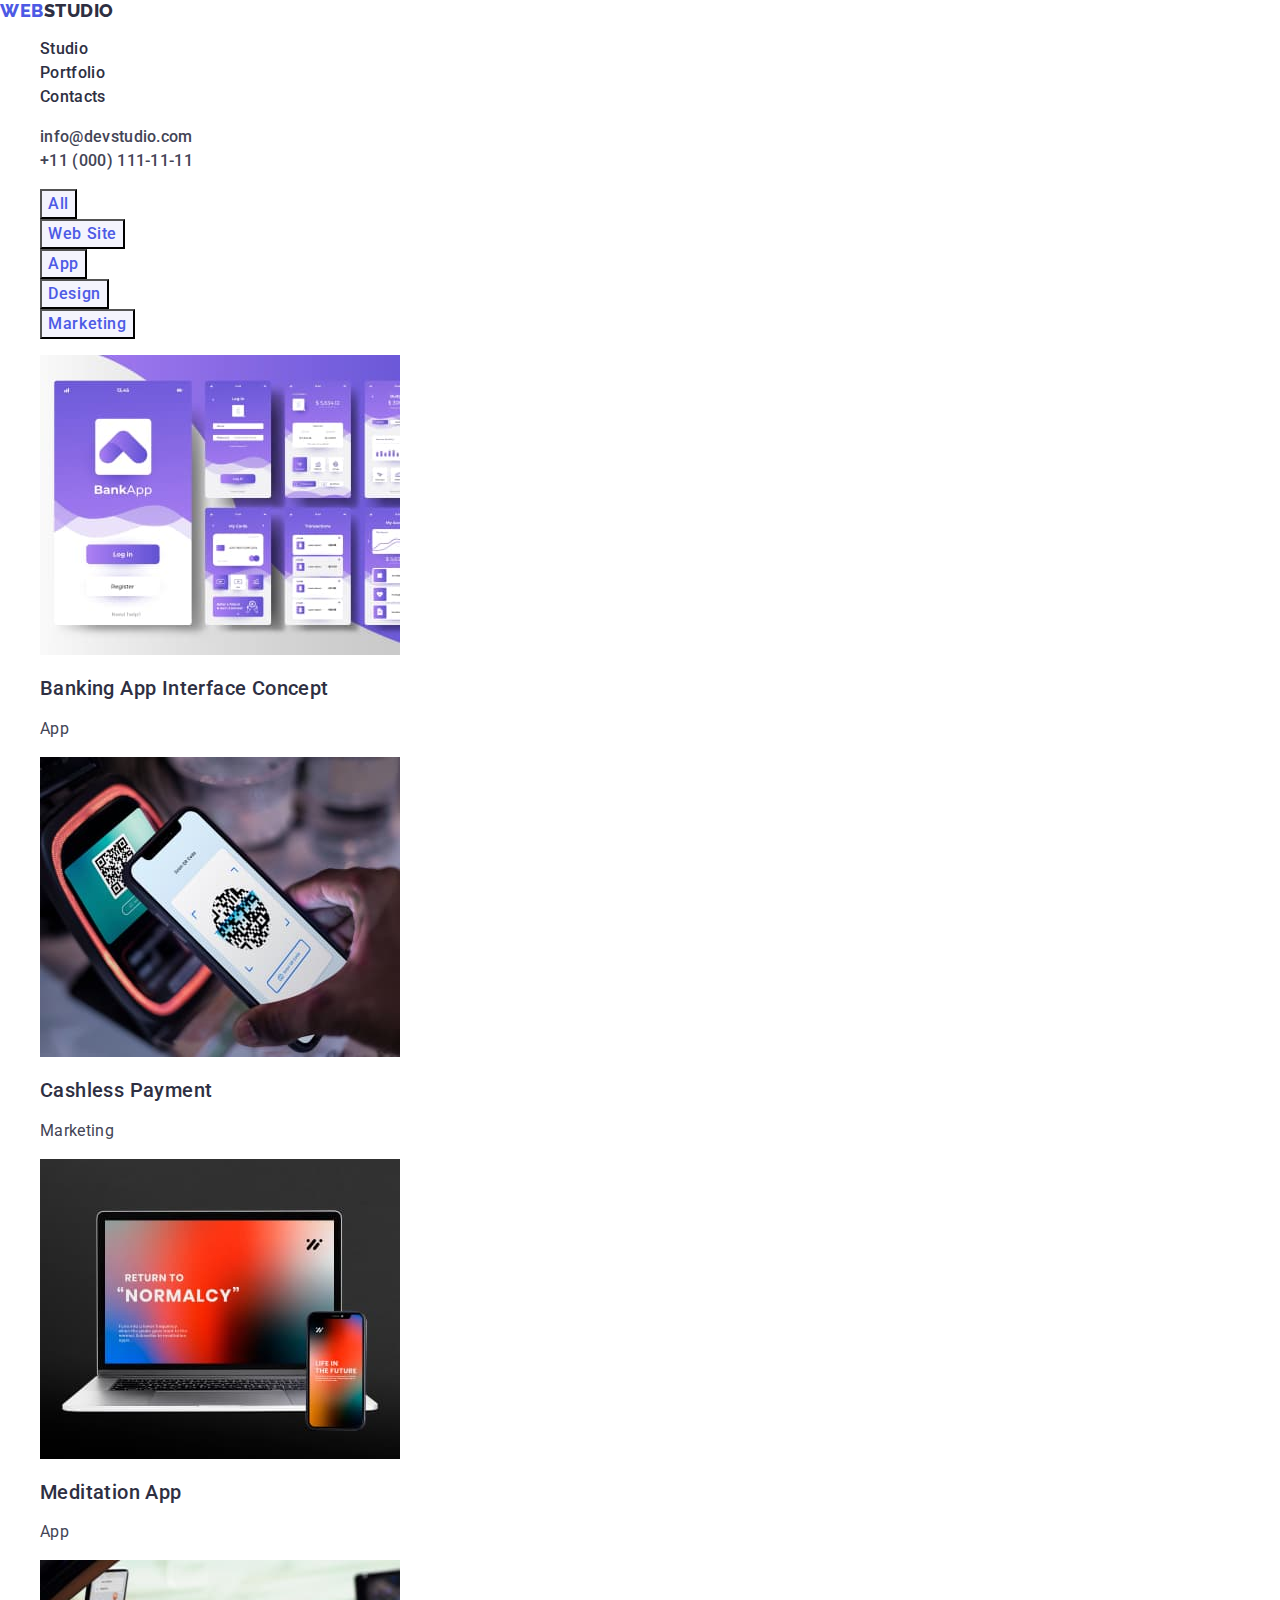
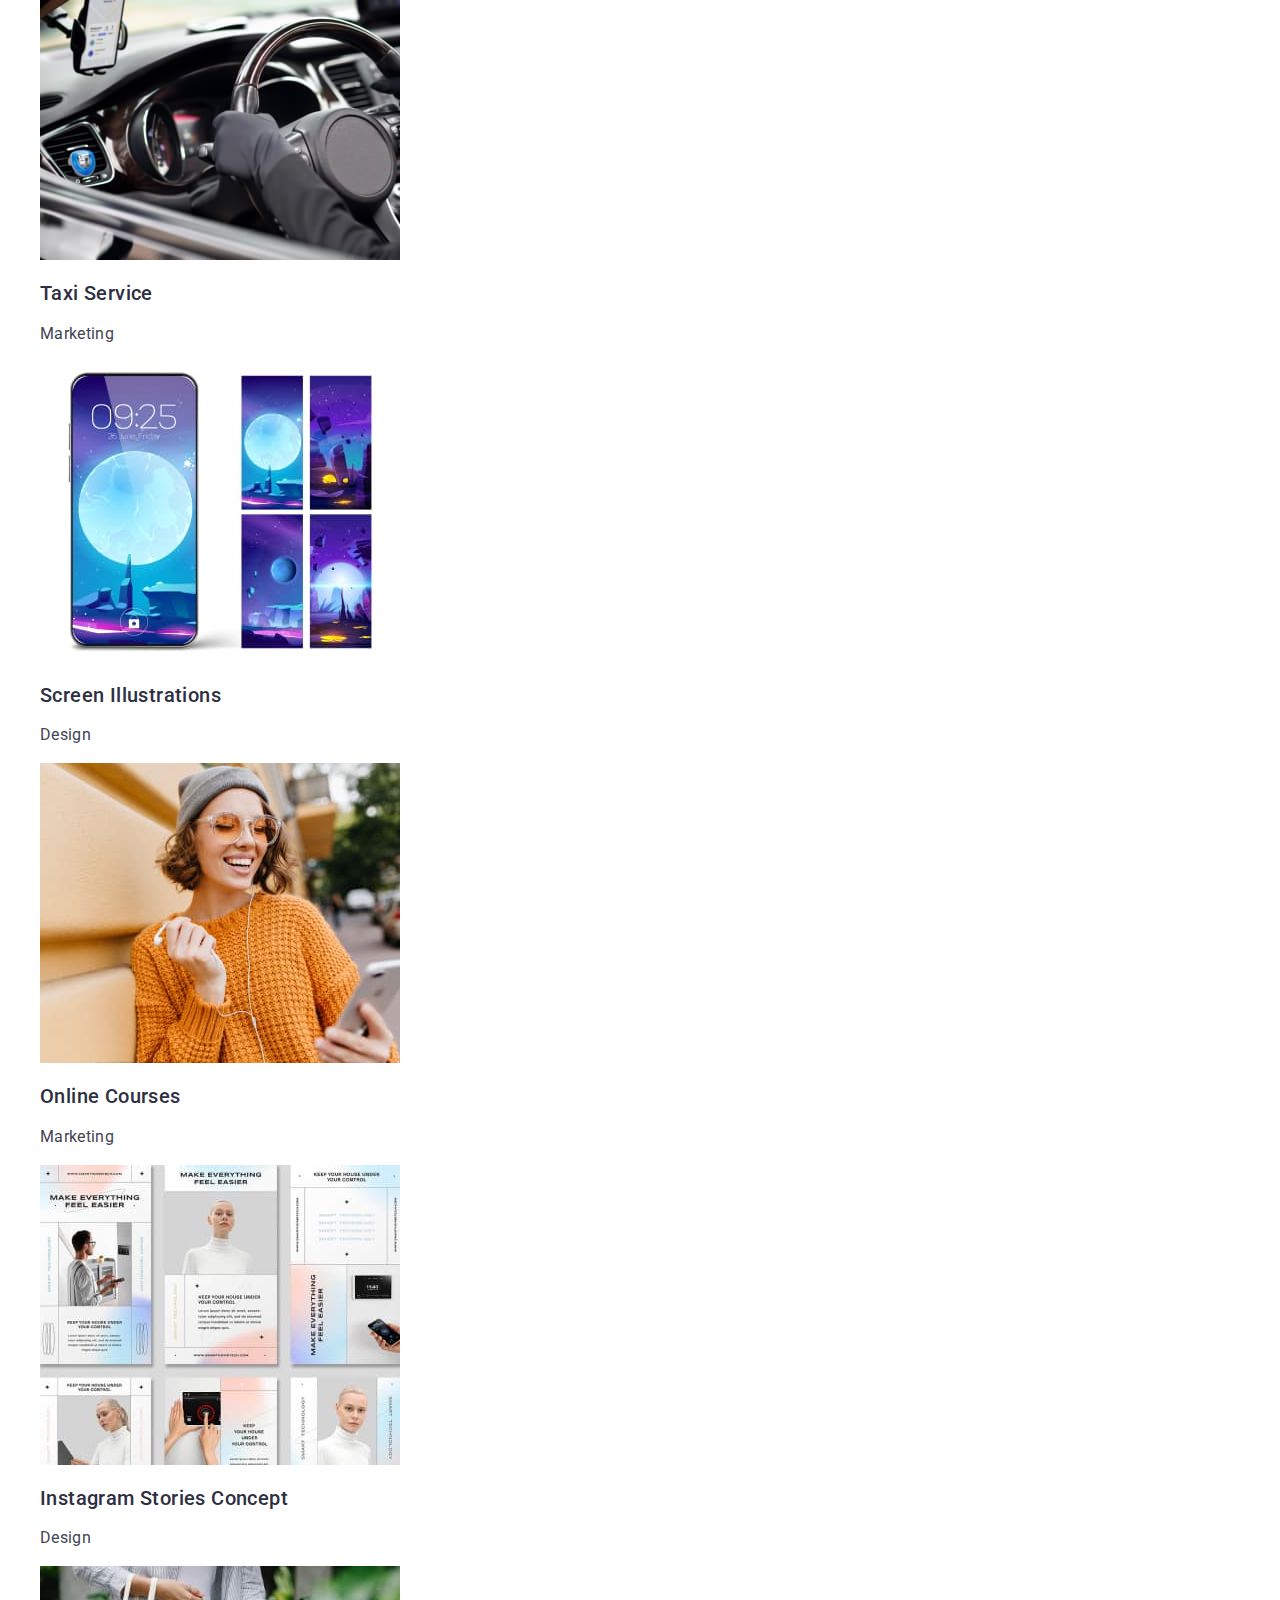
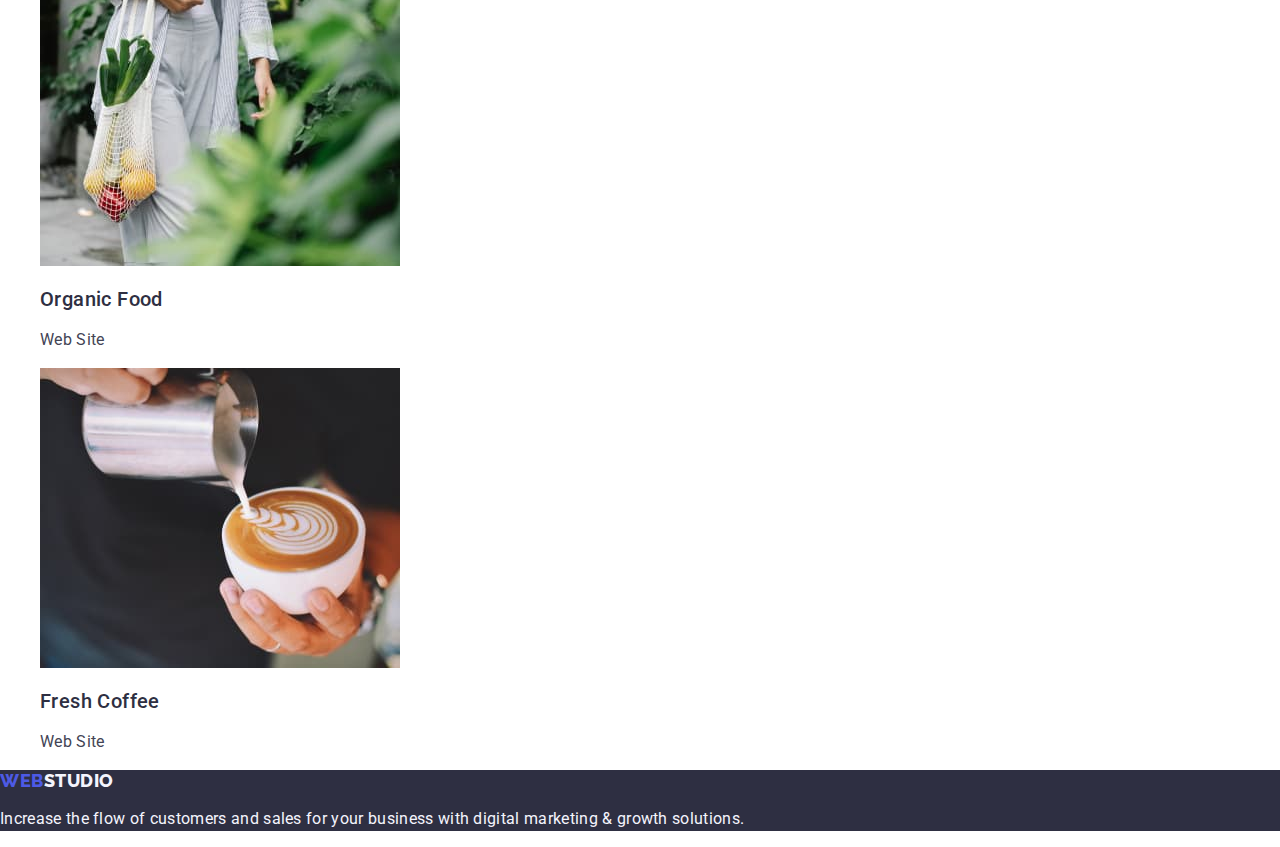
==== portfolio.html @ 285334e8 "Initial commit" ====
<!DOCTYPE html>
<html lang="en">

<head>
    <meta charset="UTF-8" />
    <meta http-equiv="X-UA-Compatible" content="IE=edge" />
    <meta name="viewport" content="width=device-width, initial-scale=1.0" />
    <title>Document</title>

    <!--Fonts-->
    <link rel="preconnect" href="https://fonts.googleapis.com">
    <link rel="preconnect" href="https://fonts.gstatic.com" crossorigin>
    <link
        href="https://fonts.googleapis.com/css2?family=Raleway:wght@800&family=Roboto:wght@400;500;700;900&display=swap"
        rel="stylesheet">

    <!--Normalize-->
    <link rel="stylesheet" href="https://cdn.jsdelivr.net/npm/modern-normalize@1.1.0/modern-normalize.min.css">
    <!--Custom styles-->
    <link rel="stylesheet" href="./css/styles.css">

</head>

<body>
    <!--Header section-->
    <header>
        <nav class="header-nav">
            <a class="header-logo link" href="./index.html">Web<span class="header-logo-accent">Studio</span></a>
            <ul class="list">
                <li class="nav-list-item"><a class="link header-nav-link" href="./index.html">Studio</a></li>
                <li class="nav-list-item"><a class="link header-nav-link" href="./portfolio.html">Portfolio</a></li>
                <li class="nav-list-item"><a class="link header-nav-link" href="">Contacts</a></li>
            </ul>
        </nav>
        <address class="address">
            <ul class="list">
                <li class="addres-list-item"><a class="link" href="mailto:info@devstudio.com">info@devstudio.com</a>
                </li>
                <li class="addres-list-item"><a class="link" href="tel:+110001111111">+11 (000)
                        111-11-11</a></li>
            </ul>
        </address>
    </header>
    <!--Main section-->
    <main>
        <section>
            <h1 hidden>Portfolio</h1>
            <ul class="list">
                <li class="btn-pf-item">
                    <button class="btn-pf" type="button">All</button>
                </li>
                <li class="btn-pf-item">
                    <button class="btn-pf" type="button">Web Site</button>
                </li>
                <li class="btn-pf-item">
                    <button class="btn-pf" type="button">App</button>
                </li>
                <li class="btn-pf-item">
                    <button class="btn-pf" type="button">Design</button>
                </li>
                <li class="btn-pf-item">
                    <button class="btn-pf" type="button">Marketing</button>
                </li>
            </ul>

            <ul class="list">
                <li>
                    <a class="link" href="">
                        <img src="./images/img-pf11.jpg" alt="BankApp" width="360" height="300">
                        <h2 class="card-title">Banking App Interface Concept</h2>
                        <p class="card-text">App</p>
                    </a>
                </li>
                <li>
                    <a class="link" href="">
                        <img src="./images/img-pf12.jpg" alt="Cashless Payment" width="360" height="300">
                        <h2 class="card-title">Cashless Payment</h2>
                        <p class="card-text">Marketing</p>
                    </a>
                </li>
                <li>
                    <a class="link" href="">
                        <img src="./images/img-pf13.jpg" alt="Meditation App" width="360" height="300">
                        <h2 class="card-title">Meditation App</h2>
                        <p class="card-text">App</p>
                    </a>
                </li>
                <li>
                    <a class="link" href="">
                        <img src="./images/img-pf21.jpg" alt="Taxi Service" width="360" height="300">
                        <h2 class="card-title">Taxi Service</h2>
                        <p class="card-text">Marketing</p>
                    </a>
                </li>
                <li>
                    <a class="link" href="">
                        <img src="./images/img-pf22.jpg" alt="Screen Illustrations" width="360" height="300">
                        <h2 class="card-title">Screen Illustrations</h2>
                        <p class="card-text">Design</p>
                    </a>
                </li>
                <li>
                    <a class="link" href="">
                        <img src="./images/img-pf23.jpg" alt="Online Courses" width="360" height="300">
                        <h2 class="card-title">Online Courses</h2>
                        <p class="card-text">Marketing</p>
                    </a>
                </li>
                <li>
                    <a class="link" href="">
                        <img src="./images/img-pf31.jpg" alt="Instagram Stories Concept" width="360" height="300">
                        <h2 class="card-title">Instagram Stories Concept</h2>
                        <p class="card-text">Design</p>
                    </a>
                </li>
                <li>
                    <a class="link" href="">
                        <img src="./images/img-pf32.jpg" alt="Organic Food" width="360" height="300">
                        <h2 class="card-title">Organic Food</h2>
                        <p class="card-text">Web Site</p>
                    </a>
                </li>
                <li>
                    <a class="link" href="">
                        <img src="./images/img-pf33.jpg" alt="Fresh Coffee" width="360" height="300">
                        <h2 class="card-title">Fresh Coffee</h2>
                        <p class="card-text">Web Site</p>
                    </a>
                </li>


            </ul>

        </section>
    </main>
    <!--Footer-->
    <footer class="footer-background">
        <a class="footer-logo link" href="./index.html">Web<span class="footer-logo-accent">Studio</span></a>
        <p class="footer-text">
            Increase the flow of customers and sales for your business with digital
            marketing & growth solutions.
        </p>
    </footer>
</body>

</html>
---- css/styles.css ----
/*Common styles*/
:root {
  --logo-color: #4d5ae5;
  --dark-blue-color: #404bbf;
  --logo-footer-color: #f4f4fd;
  --paragraph-color: #434455;
  --title-color: #2e2f42;
  --background-color-white: #ffffff;
}
body {
  font-family: Roboto, sans-serif;
  background-color: var(--background-color-white);
  color: var(--paragraph-color);
}
/*Reset*/

button {
  cursor: pointer;
}
.link {
  text-decoration: none;
}
.list {
  list-style: none;
}

/*Header style*/
.header-logo {
  font-family: "Raleway", sans-serif;
  font-weight: 800;
  font-size: 18px;
  line-height: 1.17;
  letter-spacing: 0.03em;
  text-transform: uppercase;
  color: var(--logo-color);
}
.header-logo-accent {
  color: var(--title-color);
}
.header-nav {
}
.header-nav-link {
  font-weight: 500;
  font-size: 16px;
  line-height: 1.5;
  letter-spacing: 0.02em;
  color: var(--title-color);
}
.header-nav-link:hover,
.header-nav-link:focus {
  color: var(--dark-blue-color);
}
.address {
}
.address .link {
  font-style: normal;
  font-weight: 500;
  font-size: 16px;
  line-height: 1.5;
  letter-spacing: 0.02em;
  color: var(--paragraph-color);
}
.address .link:hover,
.address .link:focus {
  color: var(--dark-blue-color);
}

/*Main style*/

/*Hero*/
.hero-section {
  background-color: var(--title-color);
}
.hero-title {
  font-weight: 700;
  font-size: 56px;
  line-height: 1.07;
  text-align: center;
  letter-spacing: 0.02em;
  color: var(--background-color-white);
}
.hero-button {
  font-weight: 500;
  font-size: 16px;
  line-height: 1.5;
  letter-spacing: 0.04em;
  color: var(--background-color-white);
  background-color: var(--logo-color);
}
.hero-button:hover,
.hero-button:focus {
  background-color: var(--dark-blue-color);
}
/*Features*/
.features-section {
}
.features-item {
}
.features-title {
  font-weight: 500;
  font-size: 20px;
  line-height: 1.2;
  letter-spacing: 0.02em;
  color: var(--title-color);
}
.feature-text {
  font-size: 16px;
  line-height: 1.5;
  letter-spacing: 0.02em;
  color: var(--paragraph-color);
}
/*Products*/
.products .list {
  background-color: var(--background-color-white);
}
.products-title {
  font-weight: 700;
  font-size: 36px;
  line-height: 1.11;
  text-align: center;
  letter-spacing: 0.02em;
  text-transform: capitalize;
  color: var(--title-color);
}
.products-list {
}
.products-item {
}
/*Team*/
.team {
  background-color: var(--logo-footer-color);
}
.team-list {
}
.team-title {
  font-weight: 700;
  font-size: 36px;
  line-height: 1.11;
  text-align: center;
  letter-spacing: 0.02em;
  text-transform: capitalize;
  color: var(--title-color);
}
.team-item {
  background-color: var(--background-color-white);
}
.team-member-name {
  font-weight: 500;
  font-size: 20px;
  line-height: 1.2;
  text-align: center;
  letter-spacing: 0.02em;
  color: var(--title-color);
}
.team-member-profession {
  font-size: 16px;
  line-height: 1.5;
  text-align: center;
  letter-spacing: 0.02em;
  color: var(--paragraph-color);
}
/*Footer*/
.footer-background {
  background-color: var(--title-color);
}
.footer-logo {
  font-family: "Raleway", sans-serif;
  font-weight: 800;
  font-size: 18px;
  line-height: 1.17;
  letter-spacing: 0.03em;
  text-transform: uppercase;
  color: var(--logo-color);
}
.footer-logo-accent {
  font-family: "Raleway";
  font-weight: 800;
  font-size: 18px;
  line-height: 1.17;
  letter-spacing: 0.03em;
  text-transform: uppercase;
  color: var(--logo-footer-color);
  flex: none;
}
.footer-text {
  font-size: 16px;
  line-height: 1.5;
  letter-spacing: 0.02em;
  color: var(--logo-footer-color);
}
/*Portfolio page*/
/*Main*/
.btn-pf {
  font-weight: 500;
  font-size: 16px;
  line-height: 1.5;
  text-align: center;
  letter-spacing: 0.04em;
  color: var(--logo-color);
  background-color: var(--logo-footer-color);
}
.btn-pf:hover,
.btn-pf:focus {
  color: var(--background-color-white);
  background-color: var(--dark-blue-color);
}
.card-title {
  font-weight: 500;
  font-size: 20px;
  line-height: 1.2;
  letter-spacing: 0.02em;
  color: var(--title-color);
}
.card-text {
  font-size: 16px;
  line-height: 1.5;
  letter-spacing: 0.02em;
  color: var(--paragraph-color);
}
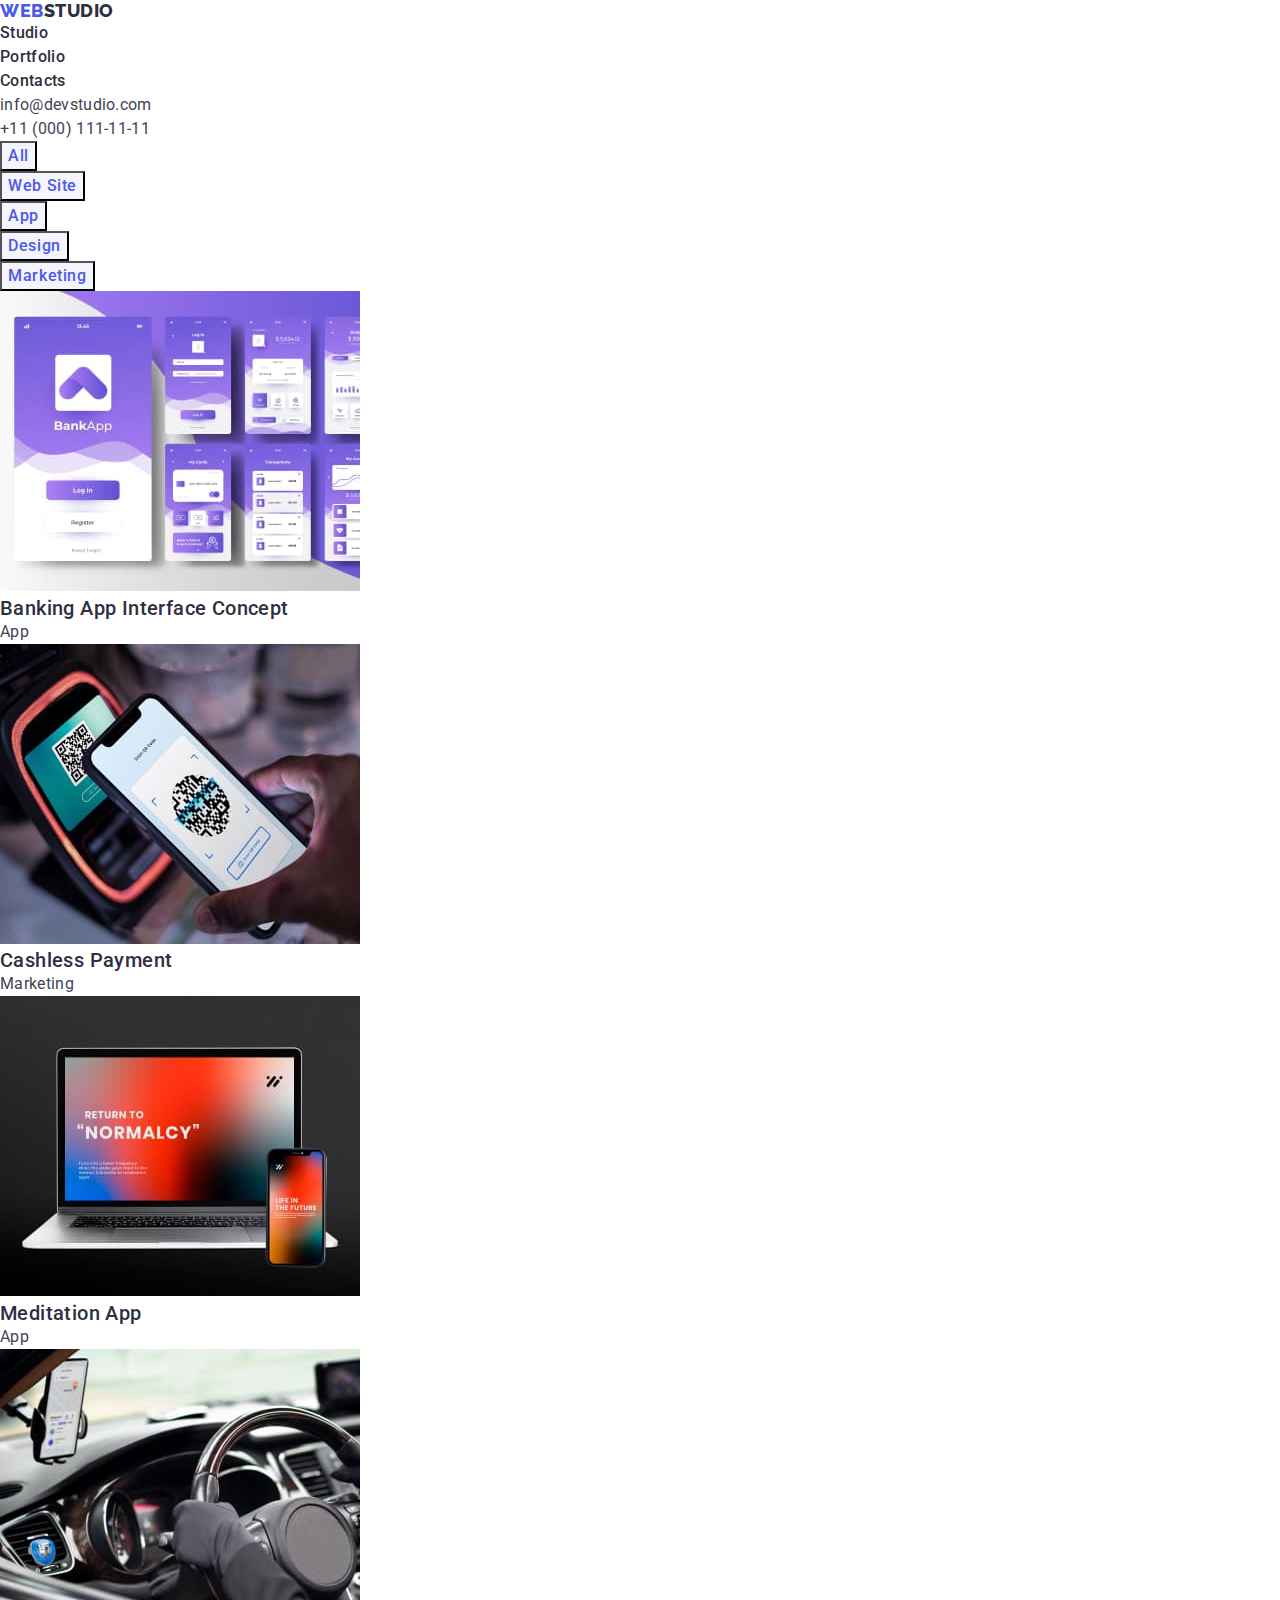
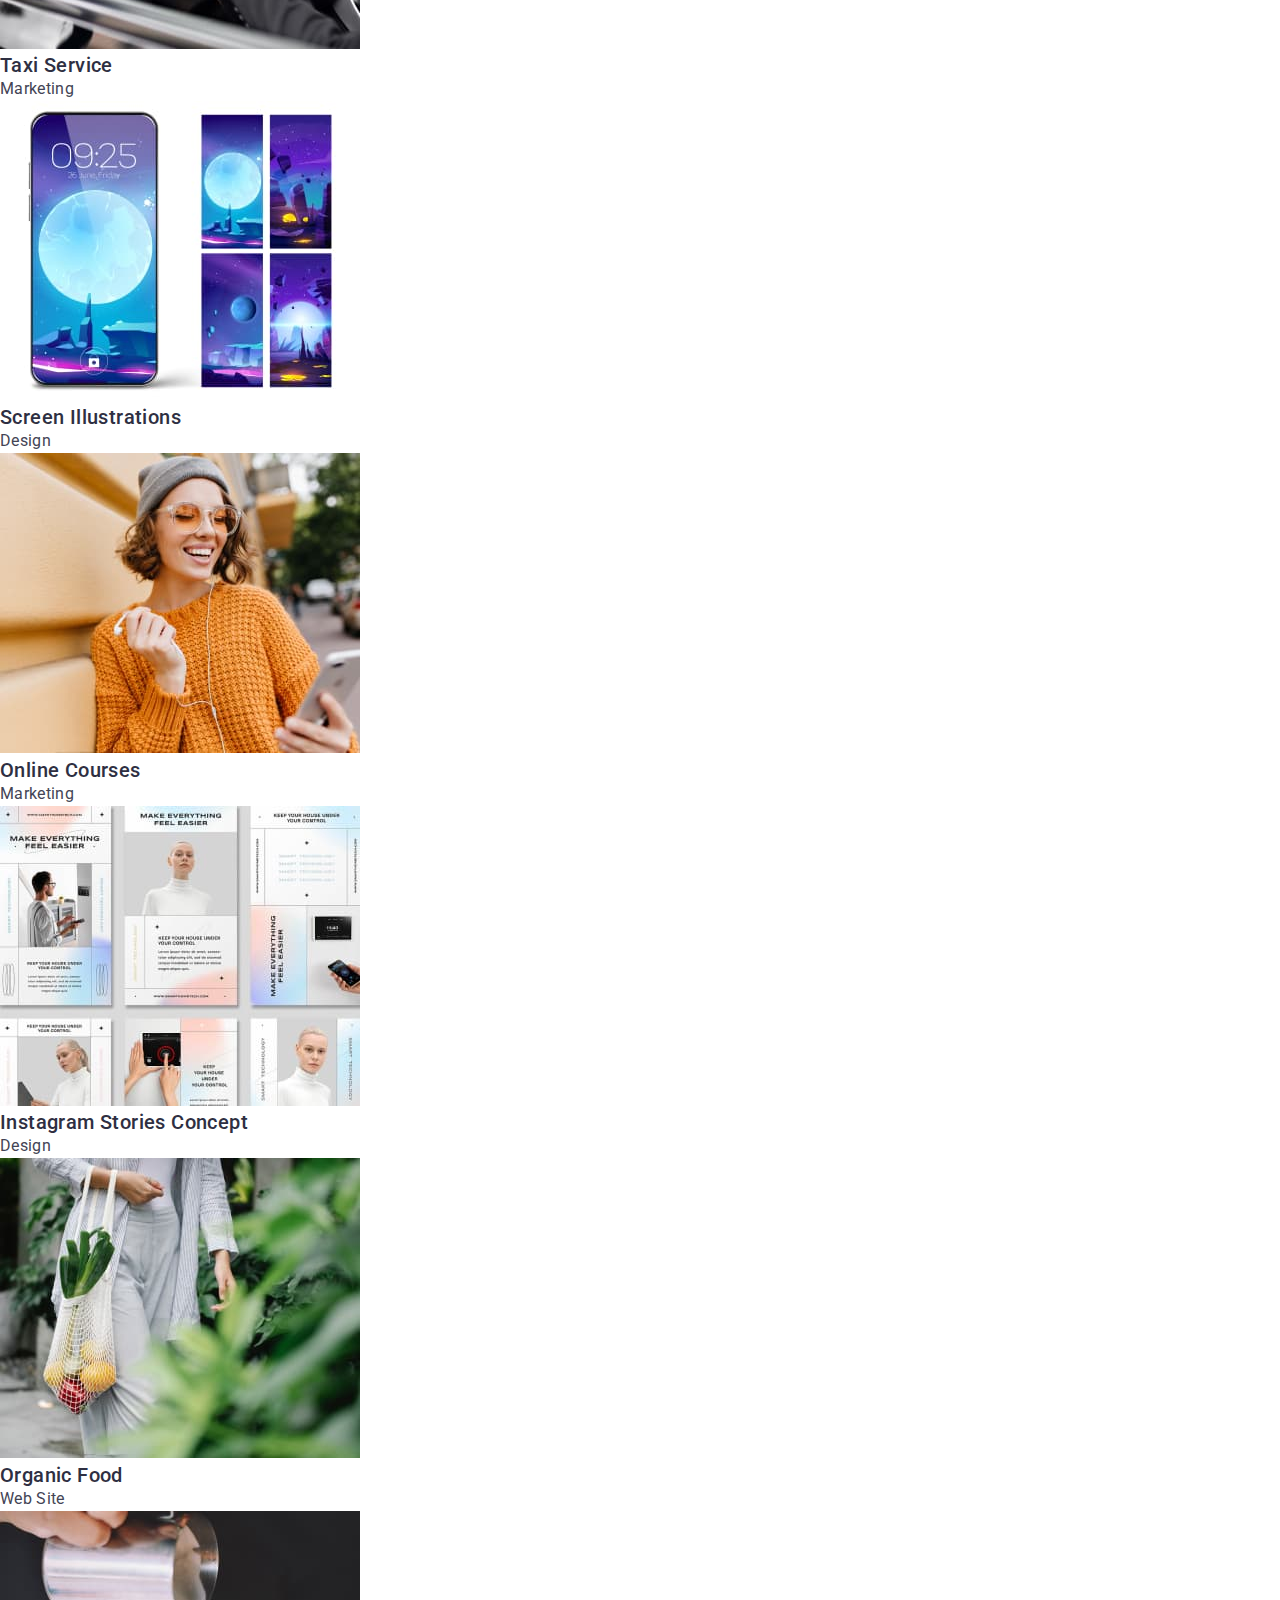
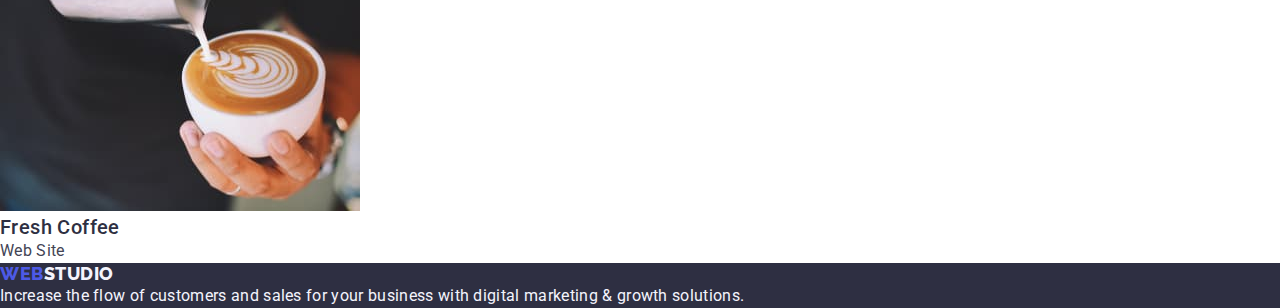
==== commit 13ad91c8: "Налаштований container та reset" ====
--- a/portfolio.html
+++ b/portfolio.html
@@ -34,9 +34,10 @@
         </nav>
         <address class="address">
             <ul class="list">
-                <li class="addres-list-item"><a class="link" href="mailto:info@devstudio.com">info@devstudio.com</a>
+                <li class="address-list-item"><a class="address-link link"
+                        href="mailto:info@devstudio.com">info@devstudio.com</a>
                 </li>
-                <li class="addres-list-item"><a class="link" href="tel:+110001111111">+11 (000)
+                <li class="address-list-item"><a class="address-link link" href="tel:+110001111111">+11 (000)
                         111-11-11</a></li>
             </ul>
         </address>
--- a/css/styles.css
+++ b/css/styles.css
@@ -7,6 +7,15 @@
   --title-color: #2e2f42;
   --background-color-white: #ffffff;
 }
+/* Others */
+/* html {
+  box-sizing: border-box;
+}
+*,
+*::before,
+*::after {
+  box-sizing: inherit;
+} */
 body {
   font-family: Roboto, sans-serif;
   background-color: var(--background-color-white);
@@ -14,9 +23,33 @@
 }
 /*Reset*/
 
+h1,
+h2,
+h3,
+h4,
+h5,
+h6,
+p {
+  margin: 0;
+}
+ul,
+ol {
+  margin: 0;
+  padding: 0;
+}
+
 button {
   cursor: pointer;
 }
+.container {
+  width: 1158px;
+  margin-left: auto;
+  margin-right: auto;
+  outline: 2px solid red;
+  outline-offset: -2px;
+  padding-left: 15px;
+  padding-right: 15px;
+}
 .link {
   text-decoration: none;
 }
@@ -25,6 +58,10 @@
 }
 
 /*Header style*/
+.header-section {
+  padding-top: 24px;
+  padding-bottom: 24px;
+}
 .header-logo {
   font-family: "Raleway", sans-serif;
   font-weight: 800;
@@ -51,17 +88,16 @@
   color: var(--dark-blue-color);
 }
 .address {
-}
-.address .link {
   font-style: normal;
-  font-weight: 500;
-  font-size: 16px;
-  line-height: 1.5;
-  letter-spacing: 0.02em;
-  color: var(--paragraph-color);
-}
-.address .link:hover,
-.address .link:focus {
+}
+.address-link {
+  font-size: 16px;
+  line-height: 1.5;
+  letter-spacing: 0.02em;
+  color: var(--paragraph-color);
+}
+.address-link:hover,
+.address-link:focus {
   color: var(--dark-blue-color);
 }
 
@@ -93,6 +129,7 @@
 }
 /*Features*/
 .features-section {
+  padding-top: 120px;
 }
 .features-item {
 }
@@ -173,14 +210,7 @@
   color: var(--logo-color);
 }
 .footer-logo-accent {
-  font-family: "Raleway";
-  font-weight: 800;
-  font-size: 18px;
-  line-height: 1.17;
-  letter-spacing: 0.03em;
-  text-transform: uppercase;
   color: var(--logo-footer-color);
-  flex: none;
 }
 .footer-text {
   font-size: 16px;
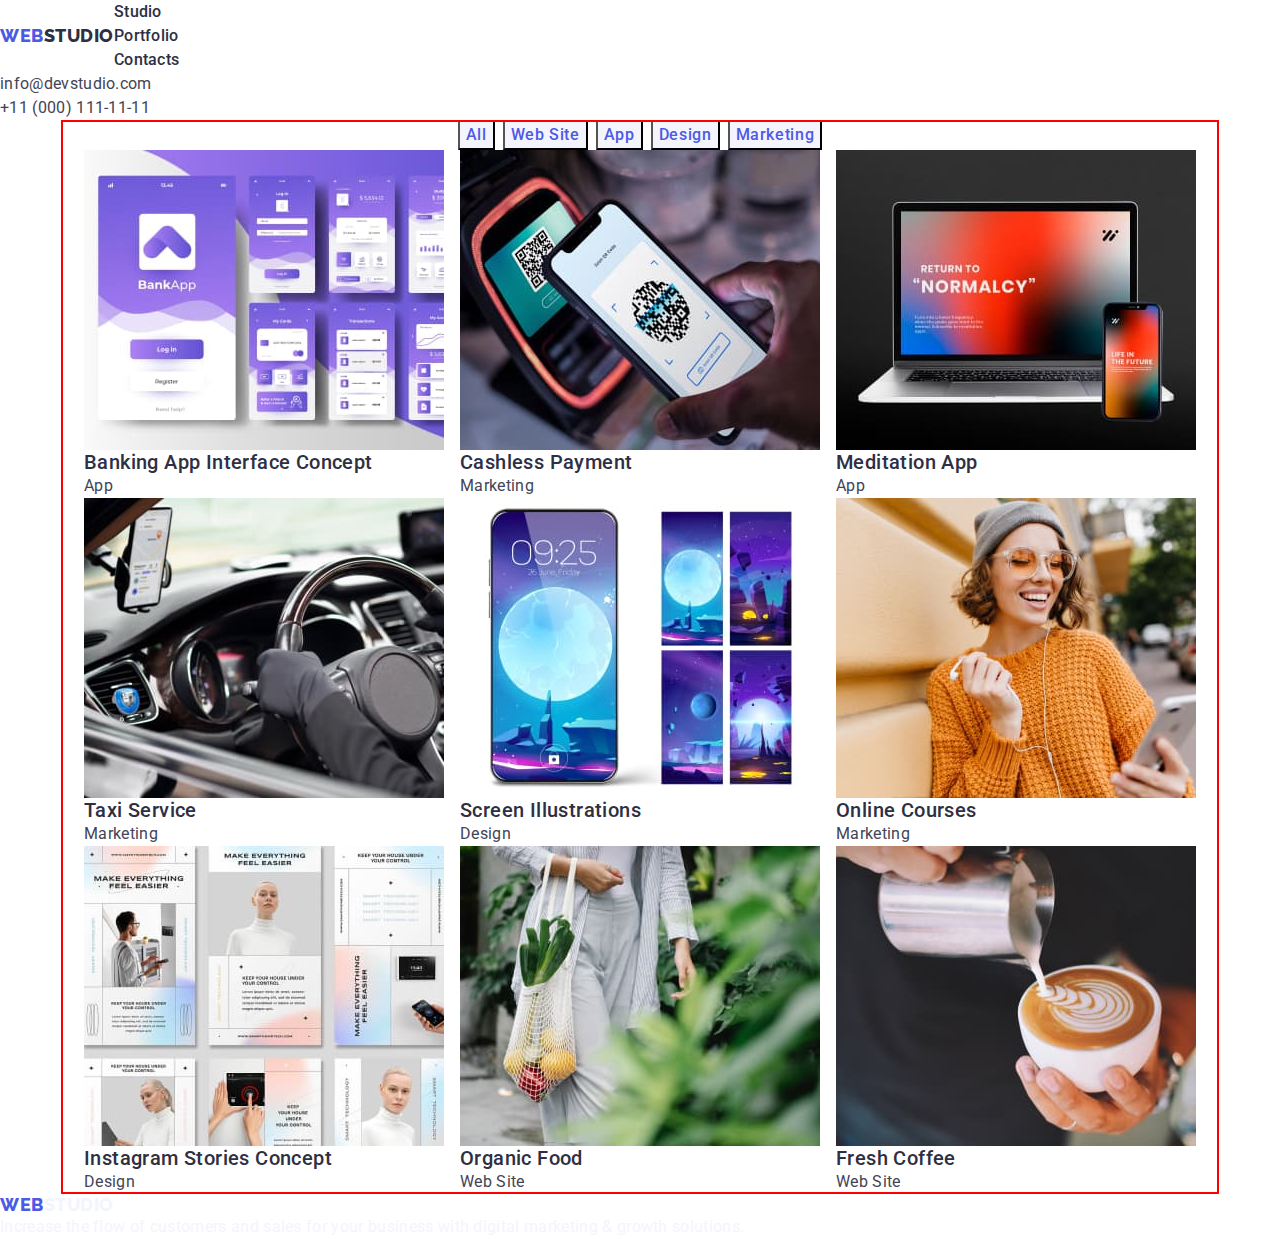
==== commit d84e01d7: "Елементи списку поставив в рядок" ====
--- a/portfolio.html
+++ b/portfolio.html
@@ -45,92 +45,91 @@
     <!--Main section-->
     <main>
         <section>
-            <h1 hidden>Portfolio</h1>
-            <ul class="list">
-                <li class="btn-pf-item">
-                    <button class="btn-pf" type="button">All</button>
-                </li>
-                <li class="btn-pf-item">
-                    <button class="btn-pf" type="button">Web Site</button>
-                </li>
-                <li class="btn-pf-item">
-                    <button class="btn-pf" type="button">App</button>
-                </li>
-                <li class="btn-pf-item">
-                    <button class="btn-pf" type="button">Design</button>
-                </li>
-                <li class="btn-pf-item">
-                    <button class="btn-pf" type="button">Marketing</button>
-                </li>
-            </ul>
-
-            <ul class="list">
-                <li>
-                    <a class="link" href="">
-                        <img src="./images/img-pf11.jpg" alt="BankApp" width="360" height="300">
-                        <h2 class="card-title">Banking App Interface Concept</h2>
-                        <p class="card-text">App</p>
-                    </a>
-                </li>
-                <li>
-                    <a class="link" href="">
-                        <img src="./images/img-pf12.jpg" alt="Cashless Payment" width="360" height="300">
-                        <h2 class="card-title">Cashless Payment</h2>
-                        <p class="card-text">Marketing</p>
-                    </a>
-                </li>
-                <li>
-                    <a class="link" href="">
-                        <img src="./images/img-pf13.jpg" alt="Meditation App" width="360" height="300">
-                        <h2 class="card-title">Meditation App</h2>
-                        <p class="card-text">App</p>
-                    </a>
-                </li>
-                <li>
-                    <a class="link" href="">
-                        <img src="./images/img-pf21.jpg" alt="Taxi Service" width="360" height="300">
-                        <h2 class="card-title">Taxi Service</h2>
-                        <p class="card-text">Marketing</p>
-                    </a>
-                </li>
-                <li>
-                    <a class="link" href="">
-                        <img src="./images/img-pf22.jpg" alt="Screen Illustrations" width="360" height="300">
-                        <h2 class="card-title">Screen Illustrations</h2>
-                        <p class="card-text">Design</p>
-                    </a>
-                </li>
-                <li>
-                    <a class="link" href="">
-                        <img src="./images/img-pf23.jpg" alt="Online Courses" width="360" height="300">
-                        <h2 class="card-title">Online Courses</h2>
-                        <p class="card-text">Marketing</p>
-                    </a>
-                </li>
-                <li>
-                    <a class="link" href="">
-                        <img src="./images/img-pf31.jpg" alt="Instagram Stories Concept" width="360" height="300">
-                        <h2 class="card-title">Instagram Stories Concept</h2>
-                        <p class="card-text">Design</p>
-                    </a>
-                </li>
-                <li>
-                    <a class="link" href="">
-                        <img src="./images/img-pf32.jpg" alt="Organic Food" width="360" height="300">
-                        <h2 class="card-title">Organic Food</h2>
-                        <p class="card-text">Web Site</p>
-                    </a>
-                </li>
-                <li>
-                    <a class="link" href="">
-                        <img src="./images/img-pf33.jpg" alt="Fresh Coffee" width="360" height="300">
-                        <h2 class="card-title">Fresh Coffee</h2>
-                        <p class="card-text">Web Site</p>
-                    </a>
-                </li>
-
-
-            </ul>
+            <div class="container">
+                <h1 hidden>Portfolio</h1>
+                <ul class="list button-pf-list">
+                    <li class="btn-pf-item">
+                        <button class="btn-pf" type="button">All</button>
+                    </li>
+                    <li class="btn-pf-item">
+                        <button class="btn-pf" type="button">Web Site</button>
+                    </li>
+                    <li class="btn-pf-item">
+                        <button class="btn-pf" type="button">App</button>
+                    </li>
+                    <li class="btn-pf-item">
+                        <button class="btn-pf" type="button">Design</button>
+                    </li>
+                    <li class="btn-pf-item">
+                        <button class="btn-pf" type="button">Marketing</button>
+                    </li>
+                </ul>
+                <ul class="list products-pf-list">
+                    <li>
+                        <a class="link" href="">
+                            <img src="./images/img-pf11.jpg" alt="BankApp" width="360" height="300">
+                            <h2 class="card-title">Banking App Interface Concept</h2>
+                            <p class="card-text">App</p>
+                        </a>
+                    </li>
+                    <li>
+                        <a class="link" href="">
+                            <img src="./images/img-pf12.jpg" alt="Cashless Payment" width="360" height="300">
+                            <h2 class="card-title">Cashless Payment</h2>
+                            <p class="card-text">Marketing</p>
+                        </a>
+                    </li>
+                    <li>
+                        <a class="link" href="">
+                            <img src="./images/img-pf13.jpg" alt="Meditation App" width="360" height="300">
+                            <h2 class="card-title">Meditation App</h2>
+                            <p class="card-text">App</p>
+                        </a>
+                    </li>
+                    <li>
+                        <a class="link" href="">
+                            <img src="./images/img-pf21.jpg" alt="Taxi Service" width="360" height="300">
+                            <h2 class="card-title">Taxi Service</h2>
+                            <p class="card-text">Marketing</p>
+                        </a>
+                    </li>
+                    <li>
+                        <a class="link" href="">
+                            <img src="./images/img-pf22.jpg" alt="Screen Illustrations" width="360" height="300">
+                            <h2 class="card-title">Screen Illustrations</h2>
+                            <p class="card-text">Design</p>
+                        </a>
+                    </li>
+                    <li>
+                        <a class="link" href="">
+                            <img src="./images/img-pf23.jpg" alt="Online Courses" width="360" height="300">
+                            <h2 class="card-title">Online Courses</h2>
+                            <p class="card-text">Marketing</p>
+                        </a>
+                    </li>
+                    <li>
+                        <a class="link" href="">
+                            <img src="./images/img-pf31.jpg" alt="Instagram Stories Concept" width="360" height="300">
+                            <h2 class="card-title">Instagram Stories Concept</h2>
+                            <p class="card-text">Design</p>
+                        </a>
+                    </li>
+                    <li>
+                        <a class="link" href="">
+                            <img src="./images/img-pf32.jpg" alt="Organic Food" width="360" height="300">
+                            <h2 class="card-title">Organic Food</h2>
+                            <p class="card-text">Web Site</p>
+                        </a>
+                    </li>
+                    <li>
+                        <a class="link" href="">
+                            <img src="./images/img-pf33.jpg" alt="Fresh Coffee" width="360" height="300">
+                            <h2 class="card-title">Fresh Coffee</h2>
+                            <p class="card-text">Web Site</p>
+                        </a>
+                    </li>
+                </ul>
+            </div>
 
         </section>
     </main>
--- a/css/styles.css
+++ b/css/styles.css
@@ -41,15 +41,76 @@
 button {
   cursor: pointer;
 }
+img {
+  display: block;
+  max-width: 100%;
+}
+
+/* глобальні налаштування, що дозволяють не задавати зайві класи 
+кожному елементу, чи дублювати стилі зміни типу елемента.
+<div class="card">
+  <img class="card-image" src="https://images.pexels.com/photos/617278/pexels-photo-617278.jpeg?auto=compress&cs=tinysrgb&dpr=2&h=240&w=320" alt="A cat">
+  <h2 class="card-heading">Card title 1</h2>
+</div> */
+/* .card {
+  max-width: 320px;
+  margin: 0 auto;
+  border-radius: 4px;
+  overflow: hidden;
+  background-color: #f44336;
+  box-shadow: 0px 2px 1px -1px rgba(0, 0, 0, 0.2),
+    0px 1px 1px 0px rgba(0, 0, 0, 0.14), 0px 1px 3px 0px rgba(0, 0, 0, 0.12);
+}
+
+.card-image {
+  max-width: 100%;
+}
+
+.card-heading {
+  margin: 0;
+  padding: 20px;
+  font-weight: 500;
+  background-color: #03a9f4;
+}
+
+.card + .card {
+  margin-top: 20px;
+} */
 .container {
-  width: 1158px;
+  max-width: 1158px;
+  margin: 0 auto;
+  padding: 0 15px;
+  outline: 2px solid red;
+  outline-offset: -2px;
+}
+.container-header {
+  display: flex;
+  background-color: aqua;
+}
+.container-hero {
+  /* height: 400; */
+  /* background-color: rgb(0, 255, 55); */
+}
+.container-features {
+  background-color: rgb(183, 0, 255);
+}
+.container-products {
+  background-color: rgb(255, 251, 0);
+}
+.container-team {
+  background-color: rgb(4, 0, 255);
+}
+.container-footer {
+  background-color: rgb(216, 141, 98);
+}
+/* width: 1158px;
   margin-left: auto;
   margin-right: auto;
   outline: 2px solid red;
   outline-offset: -2px;
   padding-left: 15px;
-  padding-right: 15px;
-}
+  padding-right: 15px; */
+
 .link {
   text-decoration: none;
 }
@@ -75,8 +136,17 @@
   color: var(--title-color);
 }
 .header-nav {
+  display: flex;
+  align-items: center;
+}
+.nav-menu-container {
+  display: flex;
+  max-width: 261px;
+  gap: 40px;
+  align-items: center;
 }
 .header-nav-link {
+  /* display: block; */
   font-weight: 500;
   font-size: 16px;
   line-height: 1.5;
@@ -89,6 +159,9 @@
 }
 .address {
   font-style: normal;
+}
+.address-list {
+  display: flex;
 }
 .address-link {
   font-size: 16px;
@@ -131,6 +204,10 @@
 .features-section {
   padding-top: 120px;
 }
+.features-list {
+  display: flex;
+  justify-content: space-around;
+}
 .features-item {
 }
 .features-title {
@@ -147,8 +224,14 @@
   color: var(--paragraph-color);
 }
 /*Products*/
+.products-section {
+}
 .products .list {
   background-color: var(--background-color-white);
+}
+.products-list {
+  display: flex;
+  justify-content: space-around;
 }
 .products-title {
   font-weight: 700;
@@ -164,10 +247,12 @@
 .products-item {
 }
 /*Team*/
-.team {
+.team-section {
   background-color: var(--logo-footer-color);
 }
 .team-list {
+  display: flex;
+  justify-content: space-around;
 }
 .team-title {
   font-weight: 700;
@@ -197,7 +282,7 @@
   color: var(--paragraph-color);
 }
 /*Footer*/
-.footer-background {
+.page-footer {
   background-color: var(--title-color);
 }
 .footer-logo {
@@ -220,6 +305,11 @@
 }
 /*Portfolio page*/
 /*Main*/
+.button-pf-list {
+  display: flex;
+  gap: 8px;
+  justify-content: center;
+}
 .btn-pf {
   font-weight: 500;
   font-size: 16px;
@@ -234,6 +324,11 @@
   color: var(--background-color-white);
   background-color: var(--dark-blue-color);
 }
+.products-pf-list {
+  display: flex;
+  flex-wrap: wrap;
+  justify-content: space-around;
+}
 .card-title {
   font-weight: 500;
   font-size: 20px;
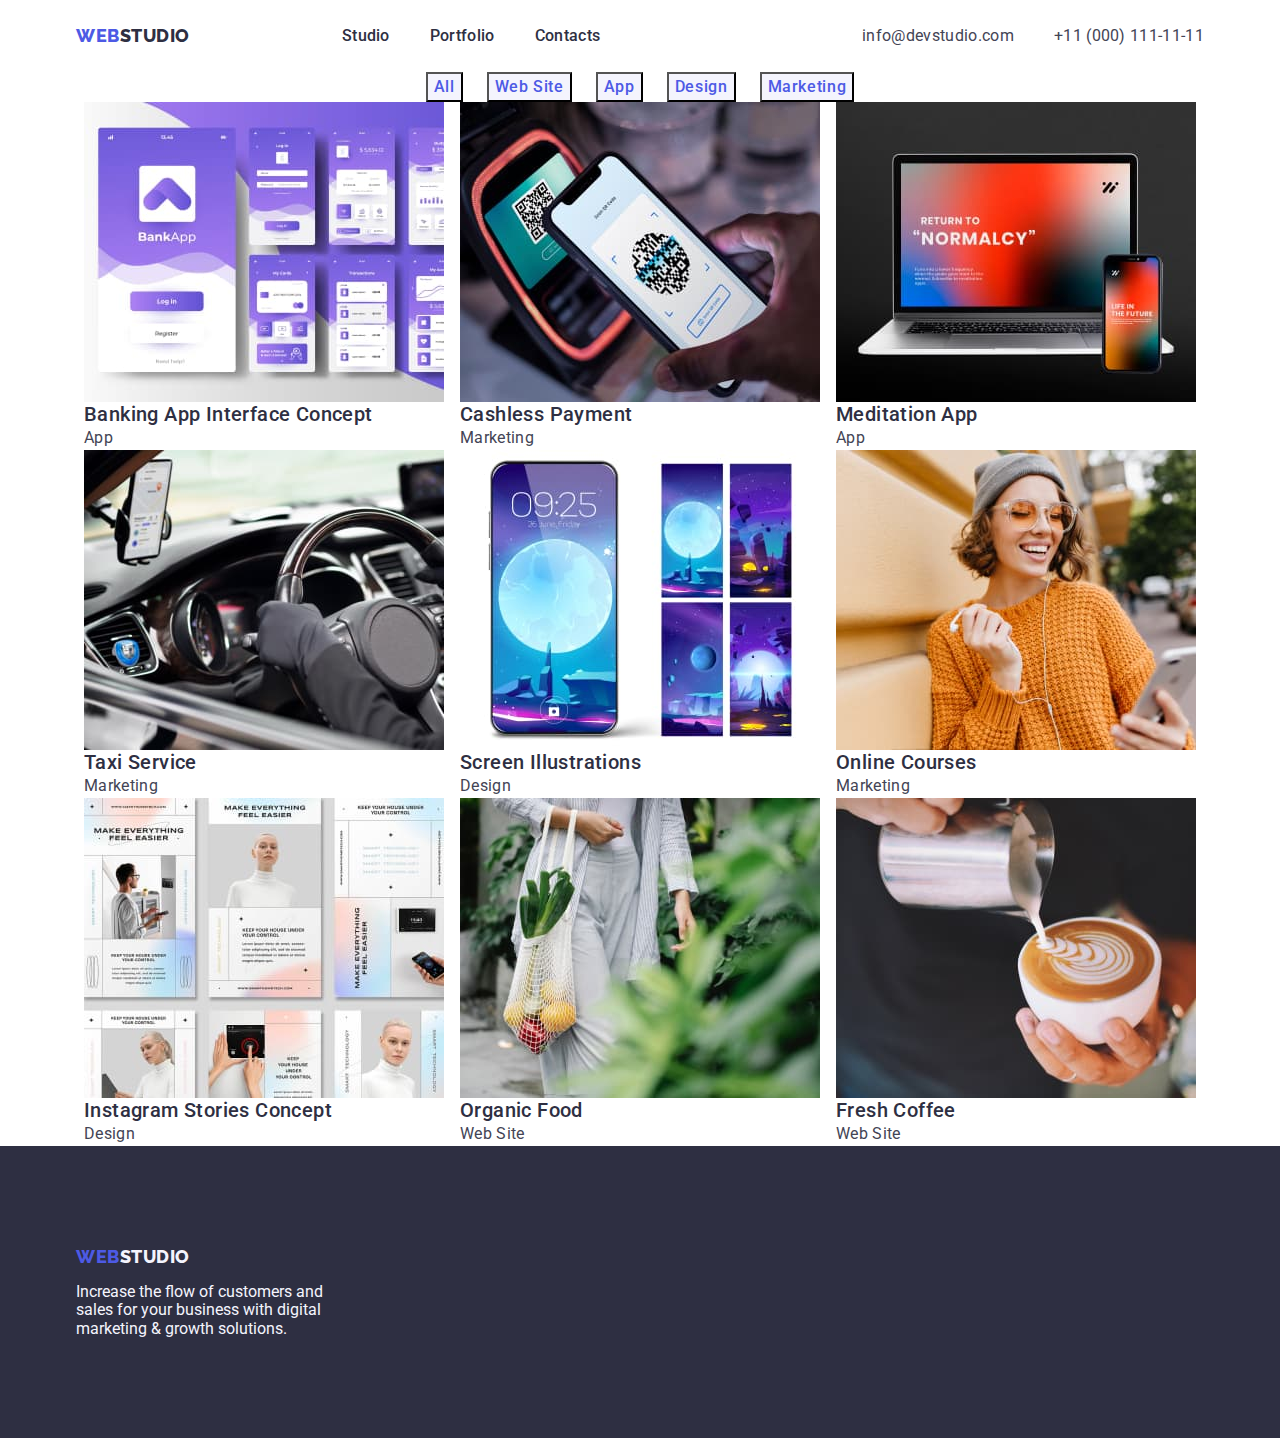
==== commit 7ee58a33: "зовнішній вигляд головної, хедер, футер" ====
--- a/portfolio.html
+++ b/portfolio.html
@@ -23,24 +23,26 @@
 
 <body>
     <!--Header section-->
-    <header>
-        <nav class="header-nav">
-            <a class="header-logo link" href="./index.html">Web<span class="header-logo-accent">Studio</span></a>
-            <ul class="list">
-                <li class="nav-list-item"><a class="link header-nav-link" href="./index.html">Studio</a></li>
-                <li class="nav-list-item"><a class="link header-nav-link" href="./portfolio.html">Portfolio</a></li>
-                <li class="nav-list-item"><a class="link header-nav-link" href="">Contacts</a></li>
-            </ul>
-        </nav>
-        <address class="address">
-            <ul class="list">
-                <li class="address-list-item"><a class="address-link link"
-                        href="mailto:info@devstudio.com">info@devstudio.com</a>
-                </li>
-                <li class="address-list-item"><a class="address-link link" href="tel:+110001111111">+11 (000)
-                        111-11-11</a></li>
-            </ul>
-        </address>
+    <header class="header-section">
+        <div class="container container-header">
+            <nav class="header-nav">
+                <a class="header-logo link" href="./index.html">Web<span class="header-logo-accent">Studio</span></a>
+                <ul class="list nav-menu-container">
+                    <li class="nav-list-item"><a class="link header-nav-link" href="./index.html">Studio</a></li>
+                    <li class="nav-list-item"><a class="link header-nav-link" href="./portfolio.html">Portfolio</a></li>
+                    <li class="nav-list-item"><a class="link header-nav-link" href="">Contacts</a></li>
+                </ul>
+            </nav>
+            <address class="address">
+                <ul class="list address-list">
+                    <li class="address-list-item"><a class="address-link link"
+                            href="mailto:info@devstudio.com">info@devstudio.com</a>
+                    </li>
+                    <li class="address-list-item"><a class="address-link link" href="tel:+110001111111">+11 (000)
+                            111-11-11</a></li>
+                </ul>
+            </address>
+        </div>
     </header>
     <!--Main section-->
     <main>
@@ -134,12 +136,15 @@
         </section>
     </main>
     <!--Footer-->
-    <footer class="footer-background">
-        <a class="footer-logo link" href="./index.html">Web<span class="footer-logo-accent">Studio</span></a>
-        <p class="footer-text">
-            Increase the flow of customers and sales for your business with digital
-            marketing & growth solutions.
-        </p>
+    <footer class="page-footer">
+        <div class="container container-footer">
+            <a class="footer-link footer-logo link" href="./index.html">Web<span
+                    class="footer-logo-accent">Studio</span></a>
+            <p class="footer-text">
+                Increase the flow of customers and sales for your business with digital
+                marketing & growth solutions.
+            </p>
+        </div>
     </footer>
 </body>
 
--- a/css/styles.css
+++ b/css/styles.css
@@ -80,29 +80,29 @@
   max-width: 1158px;
   margin: 0 auto;
   padding: 0 15px;
-  outline: 2px solid red;
-  outline-offset: -2px;
+  /* outline: 2px solid red;
+  outline-offset: -2px; */
 }
 .container-header {
   display: flex;
-  background-color: aqua;
+  justify-content: space-between;
+  /* background-color: aqua; */
+  align-items: center;
 }
 .container-hero {
   /* height: 400; */
   /* background-color: rgb(0, 255, 55); */
 }
 .container-features {
-  background-color: rgb(183, 0, 255);
+  /* background-color: rgb(183, 0, 255); */
 }
 .container-products {
-  background-color: rgb(255, 251, 0);
+  /* background-color: rgb(255, 251, 0); */
 }
 .container-team {
-  background-color: rgb(4, 0, 255);
-}
-.container-footer {
-  background-color: rgb(216, 141, 98);
-}
+  /* background-color: rgb(4, 0, 255); */
+}
+
 /* width: 1158px;
   margin-left: auto;
   margin-right: auto;
@@ -120,8 +120,8 @@
 
 /*Header style*/
 .header-section {
-  padding-top: 24px;
-  padding-bottom: 24px;
+  /* padding-top: 24px;
+  padding-bottom: 24px; */
 }
 .header-logo {
   font-family: "Raleway", sans-serif;
@@ -131,6 +131,8 @@
   letter-spacing: 0.03em;
   text-transform: uppercase;
   color: var(--logo-color);
+  margin-right: 76px;
+  padding: 24px 0;
 }
 .header-logo-accent {
   color: var(--title-color);
@@ -138,6 +140,7 @@
 .header-nav {
   display: flex;
   align-items: center;
+  gap: 76px;
 }
 .nav-menu-container {
   display: flex;
@@ -145,6 +148,15 @@
   gap: 40px;
   align-items: center;
 }
+.nav-list-item {
+  font-weight: 500;
+  font-style: 16px;
+  line-height: 1.5;
+  display: block;
+  letter-spacing: 0.02em;
+  color: var(--title-color);
+  padding: 24px 0;
+}
 .header-nav-link {
   /* display: block; */
   font-weight: 500;
@@ -162,6 +174,7 @@
 }
 .address-list {
   display: flex;
+  gap: 40px;
 }
 .address-link {
   font-size: 16px;
@@ -179,6 +192,7 @@
 /*Hero*/
 .hero-section {
   background-color: var(--title-color);
+  padding: 188px 0;
 }
 .hero-title {
   font-weight: 700;
@@ -188,6 +202,10 @@
   letter-spacing: 0.02em;
   color: var(--background-color-white);
 }
+.hero-title-one {
+  margin: 0 auto 48px auto;
+  max-width: 496px;
+}
 .hero-button {
   font-weight: 500;
   font-size: 16px;
@@ -195,6 +213,13 @@
   letter-spacing: 0.04em;
   color: var(--background-color-white);
   background-color: var(--logo-color);
+  border-radius: 4px;
+  display: block;
+  margin: 0 auto;
+  padding: 16px 32px;
+  box-shadow: 0px 4px 4px rgba(0, 0, 0, 0.15);
+  height: 56px;
+  min-width: 169px;
 }
 .hero-button:hover,
 .hero-button:focus {
@@ -202,11 +227,12 @@
 }
 /*Features*/
 .features-section {
-  padding-top: 120px;
+  padding: 120px 0;
 }
 .features-list {
   display: flex;
   justify-content: space-around;
+  gap: 24px;
 }
 .features-item {
 }
@@ -216,6 +242,7 @@
   line-height: 1.2;
   letter-spacing: 0.02em;
   color: var(--title-color);
+  margin-bottom: 8px;
 }
 .feature-text {
   font-size: 16px;
@@ -225,13 +252,15 @@
 }
 /*Products*/
 .products-section {
+  padding-bottom: 120px;
 }
 .products .list {
   background-color: var(--background-color-white);
 }
 .products-list {
   display: flex;
-  justify-content: space-around;
+  justify-content: space-between;
+  gap: 24px;
 }
 .products-title {
   font-weight: 700;
@@ -241,18 +270,19 @@
   letter-spacing: 0.02em;
   text-transform: capitalize;
   color: var(--title-color);
-}
-.products-list {
+  margin-bottom: 72px;
 }
 .products-item {
 }
 /*Team*/
 .team-section {
   background-color: var(--logo-footer-color);
+  padding: 120px 0;
 }
 .team-list {
   display: flex;
   justify-content: space-around;
+  gap: 24px;
 }
 .team-title {
   font-weight: 700;
@@ -262,10 +292,14 @@
   letter-spacing: 0.02em;
   text-transform: capitalize;
   color: var(--title-color);
+  margin-bottom: 72px;
 }
 .team-item {
   background-color: var(--background-color-white);
 }
+.team-member {
+  padding: 32px 0;
+}
 .team-member-name {
   font-weight: 500;
   font-size: 20px;
@@ -273,6 +307,7 @@
   text-align: center;
   letter-spacing: 0.02em;
   color: var(--title-color);
+  margin-bottom: 8px;
 }
 .team-member-profession {
   font-size: 16px;
@@ -284,6 +319,13 @@
 /*Footer*/
 .page-footer {
   background-color: var(--title-color);
+  padding: 100px 0;
+}
+.container-footer {
+  /* background-color: rgb(216, 141, 98);
+  width: 264px;
+  display: block;
+  margin-left: 156px; */
 }
 .footer-logo {
   font-family: "Raleway", sans-serif;
@@ -294,20 +336,25 @@
   text-transform: uppercase;
   color: var(--logo-color);
 }
+.footer-link {
+  display: inline-block;
+  margin-bottom: 16px;
+}
 .footer-logo-accent {
   color: var(--logo-footer-color);
 }
 .footer-text {
-  font-size: 16px;
-  line-height: 1.5;
-  letter-spacing: 0.02em;
+  max-width: 264px;
+  /* font-size: 16px;
+  line-height: 1.5;
+  letter-spacing: 0.02em; */
   color: var(--logo-footer-color);
 }
 /*Portfolio page*/
 /*Main*/
 .button-pf-list {
   display: flex;
-  gap: 8px;
+  gap: 24px;
   justify-content: center;
 }
 .btn-pf {
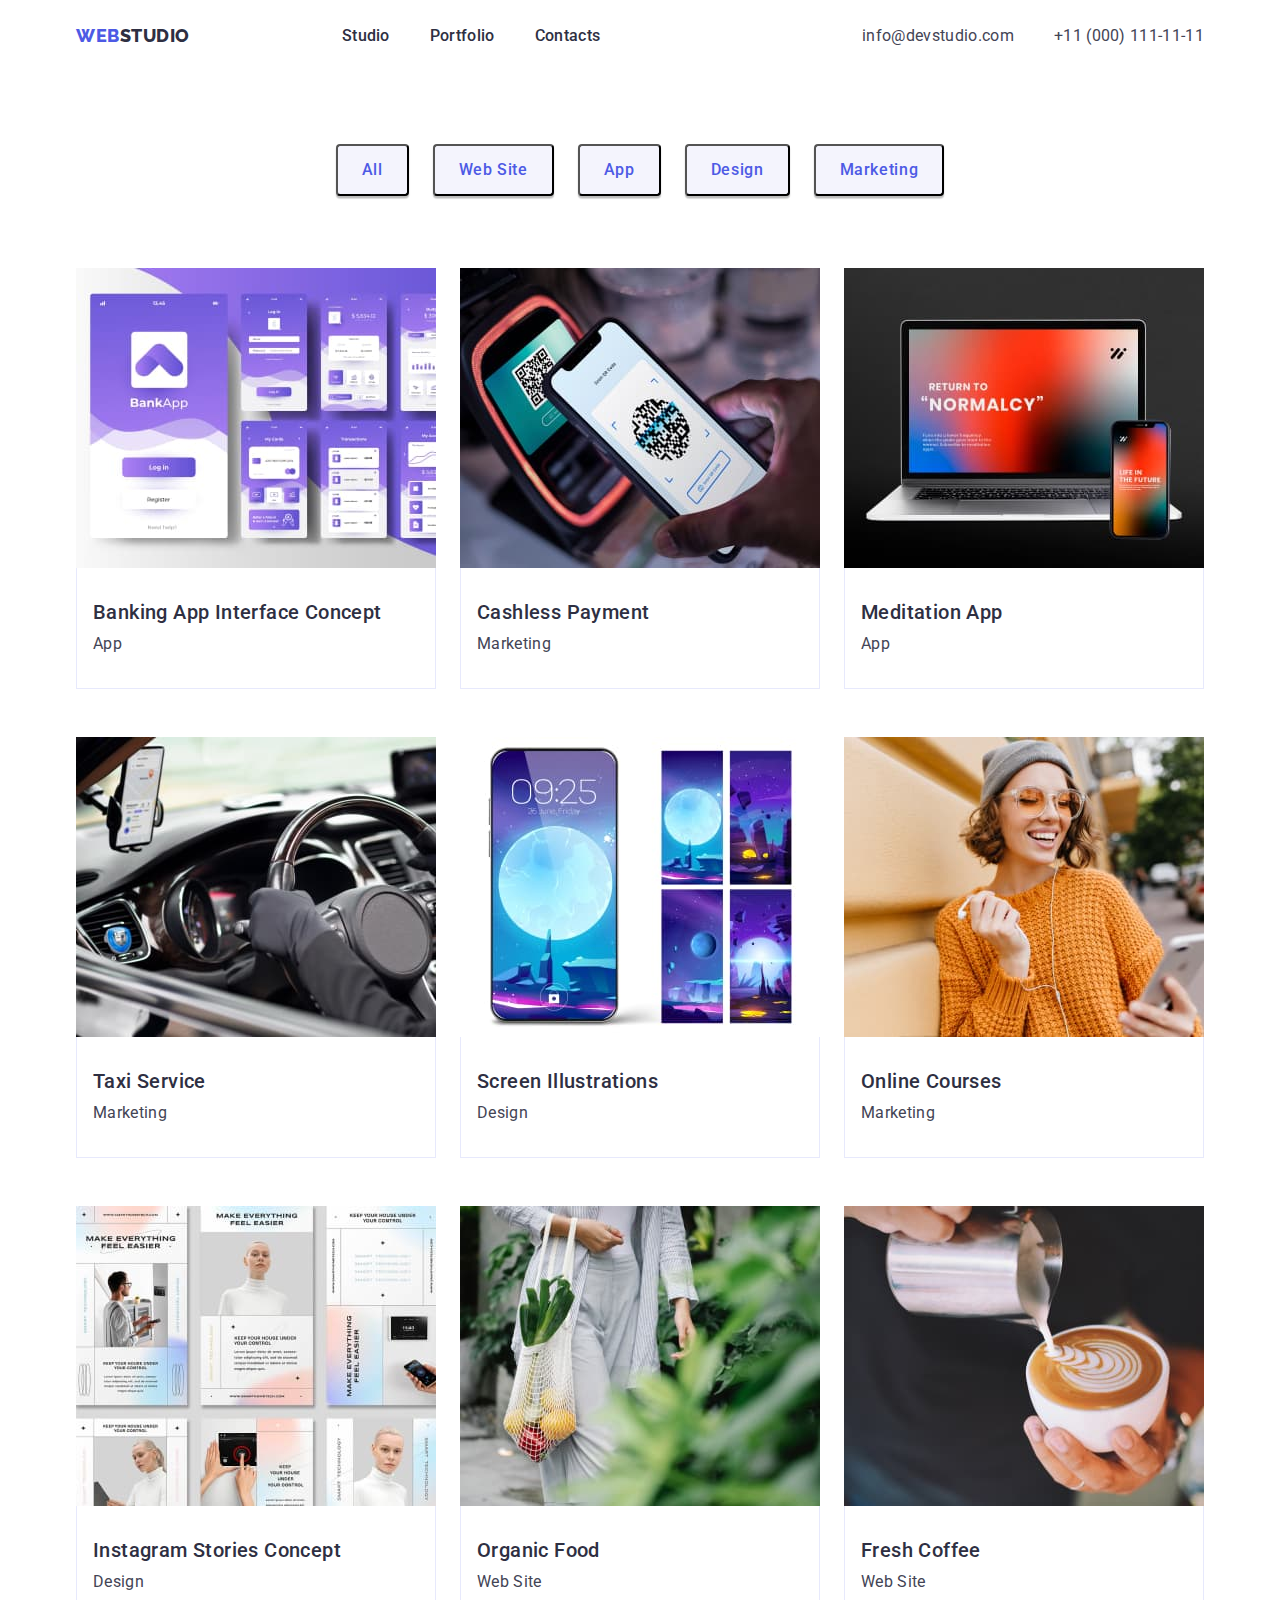
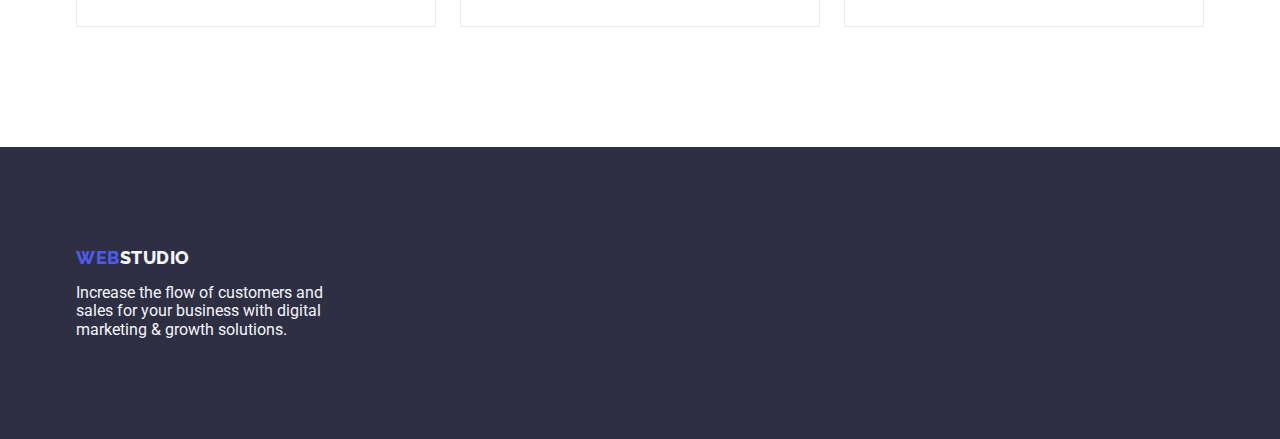
==== commit c9fcb43c: "Перший раз сдаю 3-ю домашку" ====
--- a/portfolio.html
+++ b/portfolio.html
@@ -46,7 +46,7 @@
     </header>
     <!--Main section-->
     <main>
-        <section>
+        <section class="portfolio-section">
             <div class="container">
                 <h1 hidden>Portfolio</h1>
                 <ul class="list button-pf-list">
@@ -66,68 +66,86 @@
                         <button class="btn-pf" type="button">Marketing</button>
                     </li>
                 </ul>
-                <ul class="list products-pf-list">
-                    <li>
+                <ul class="list portfolio-list portfolio-flex-container card-set">
+                    <li class="card-set-item">
                         <a class="link" href="">
                             <img src="./images/img-pf11.jpg" alt="BankApp" width="360" height="300">
-                            <h2 class="card-title">Banking App Interface Concept</h2>
-                            <p class="card-text">App</p>
+                            <div class="card-description">
+                                <h2 class="card-title">Banking App Interface Concept</h2>
+                                <p class="card-text">App</p>
+                            </div>
                         </a>
                     </li>
-                    <li>
+                    <li class="card-set-item">
                         <a class="link" href="">
                             <img src="./images/img-pf12.jpg" alt="Cashless Payment" width="360" height="300">
-                            <h2 class="card-title">Cashless Payment</h2>
-                            <p class="card-text">Marketing</p>
+                            <div class="card-description">
+                                <h2 class="card-title">Cashless Payment</h2>
+                                <p class="card-text">Marketing</p>
+                            </div>
                         </a>
                     </li>
-                    <li>
+                    <li class="card-set-item">
                         <a class="link" href="">
                             <img src="./images/img-pf13.jpg" alt="Meditation App" width="360" height="300">
-                            <h2 class="card-title">Meditation App</h2>
-                            <p class="card-text">App</p>
+                            <div class="card-description">
+                                <h2 class="card-title">Meditation App</h2>
+                                <p class="card-text">App</p>
+                            </div>
                         </a>
                     </li>
-                    <li>
+                    <li class="card-set-item">
                         <a class="link" href="">
                             <img src="./images/img-pf21.jpg" alt="Taxi Service" width="360" height="300">
-                            <h2 class="card-title">Taxi Service</h2>
-                            <p class="card-text">Marketing</p>
+                            <div class="card-description">
+                                <h2 class="card-title">Taxi Service</h2>
+                                <p class="card-text">Marketing</p>
+                            </div>
                         </a>
                     </li>
-                    <li>
+                    <li class="card-set-item">
                         <a class="link" href="">
                             <img src="./images/img-pf22.jpg" alt="Screen Illustrations" width="360" height="300">
-                            <h2 class="card-title">Screen Illustrations</h2>
-                            <p class="card-text">Design</p>
+                            <div class="card-description">
+                                <h2 class="card-title">Screen Illustrations</h2>
+                                <p class="card-text">Design</p>
+                            </div>
                         </a>
                     </li>
-                    <li>
+                    <li class="card-set-item">
                         <a class="link" href="">
                             <img src="./images/img-pf23.jpg" alt="Online Courses" width="360" height="300">
-                            <h2 class="card-title">Online Courses</h2>
-                            <p class="card-text">Marketing</p>
+                            <div class="card-description">
+                                <h2 class="card-title">Online Courses</h2>
+                                <p class="card-text">Marketing</p>
+                            </div>
                         </a>
                     </li>
-                    <li>
+                    <li class="card-set-item">
                         <a class="link" href="">
                             <img src="./images/img-pf31.jpg" alt="Instagram Stories Concept" width="360" height="300">
-                            <h2 class="card-title">Instagram Stories Concept</h2>
-                            <p class="card-text">Design</p>
+                            <div class="card-description">
+                                <h2 class="card-title">Instagram Stories Concept</h2>
+                                <p class="card-text">Design</p>
+                            </div>
                         </a>
                     </li>
-                    <li>
+                    <li class="card-set-item">
                         <a class="link" href="">
                             <img src="./images/img-pf32.jpg" alt="Organic Food" width="360" height="300">
-                            <h2 class="card-title">Organic Food</h2>
-                            <p class="card-text">Web Site</p>
+                            <div class="card-description">
+                                <h2 class="card-title">Organic Food</h2>
+                                <p class="card-text">Web Site</p>
+                            </div>
                         </a>
                     </li>
-                    <li>
+                    <li class="card-set-item">
                         <a class="link" href="">
                             <img src="./images/img-pf33.jpg" alt="Fresh Coffee" width="360" height="300">
-                            <h2 class="card-title">Fresh Coffee</h2>
-                            <p class="card-text">Web Site</p>
+                            <div class="card-description">
+                                <h2 class="card-title">Fresh Coffee</h2>
+                                <p class="card-text">Web Site</p>
+                            </div>
                         </a>
                     </li>
                 </ul>
--- a/css/styles.css
+++ b/css/styles.css
@@ -6,6 +6,7 @@
   --paragraph-color: #434455;
   --title-color: #2e2f42;
   --background-color-white: #ffffff;
+  --cornflower: #e7e9fc;
 }
 /* Others */
 /* html {
@@ -352,10 +353,14 @@
 }
 /*Portfolio page*/
 /*Main*/
+.portfolio-section {
+  padding-bottom: 120px;
+}
 .button-pf-list {
   display: flex;
   gap: 24px;
   justify-content: center;
+  padding: 72px;
 }
 .btn-pf {
   font-weight: 500;
@@ -365,23 +370,52 @@
   letter-spacing: 0.04em;
   color: var(--logo-color);
   background-color: var(--logo-footer-color);
+  padding: 12px 24px;
+  border-radius: 4px;
+  box-shadow: 0px 2px 2px 0px rgba(0, 0, 0, 0.12),
+    0px 2px 1px 0px rgba(0, 0, 0, 0.08), 0px 3px 1px 0px rgba(0, 0, 0, 0.1);
 }
 .btn-pf:hover,
 .btn-pf:focus {
   color: var(--background-color-white);
   background-color: var(--dark-blue-color);
 }
-.products-pf-list {
+.portfolio-list {
+  --items: 3;
+  --indent-vertical: 24px;
+  --indent-horizontal: 48px;
+}
+.portfolio-flex-container {
   display: flex;
   flex-wrap: wrap;
   justify-content: space-around;
-}
+  gap: 24px;
+}
+.card-set {
+  /* display: flex;
+  flex-wrap: wrap; */
+  row-gap: var(--indent-horizontal);
+  column-gap: var(--indent-vertical);
+}
+.card-set-item {
+  flex-basis: calc(
+    (100% - var(--indent-vertical) * (var(--items) - 1)) / var(--items)
+  );
+}
+.card-description {
+  padding: 32px 16px;
+  border-right: 1px solid var(--cornflower);
+  border-bottom: 1px solid var(--cornflower);
+  border-left: 1px solid var(--cornflower);
+}
+
 .card-title {
   font-weight: 500;
   font-size: 20px;
   line-height: 1.2;
   letter-spacing: 0.02em;
   color: var(--title-color);
+  margin-bottom: 8px;
 }
 .card-text {
   font-size: 16px;
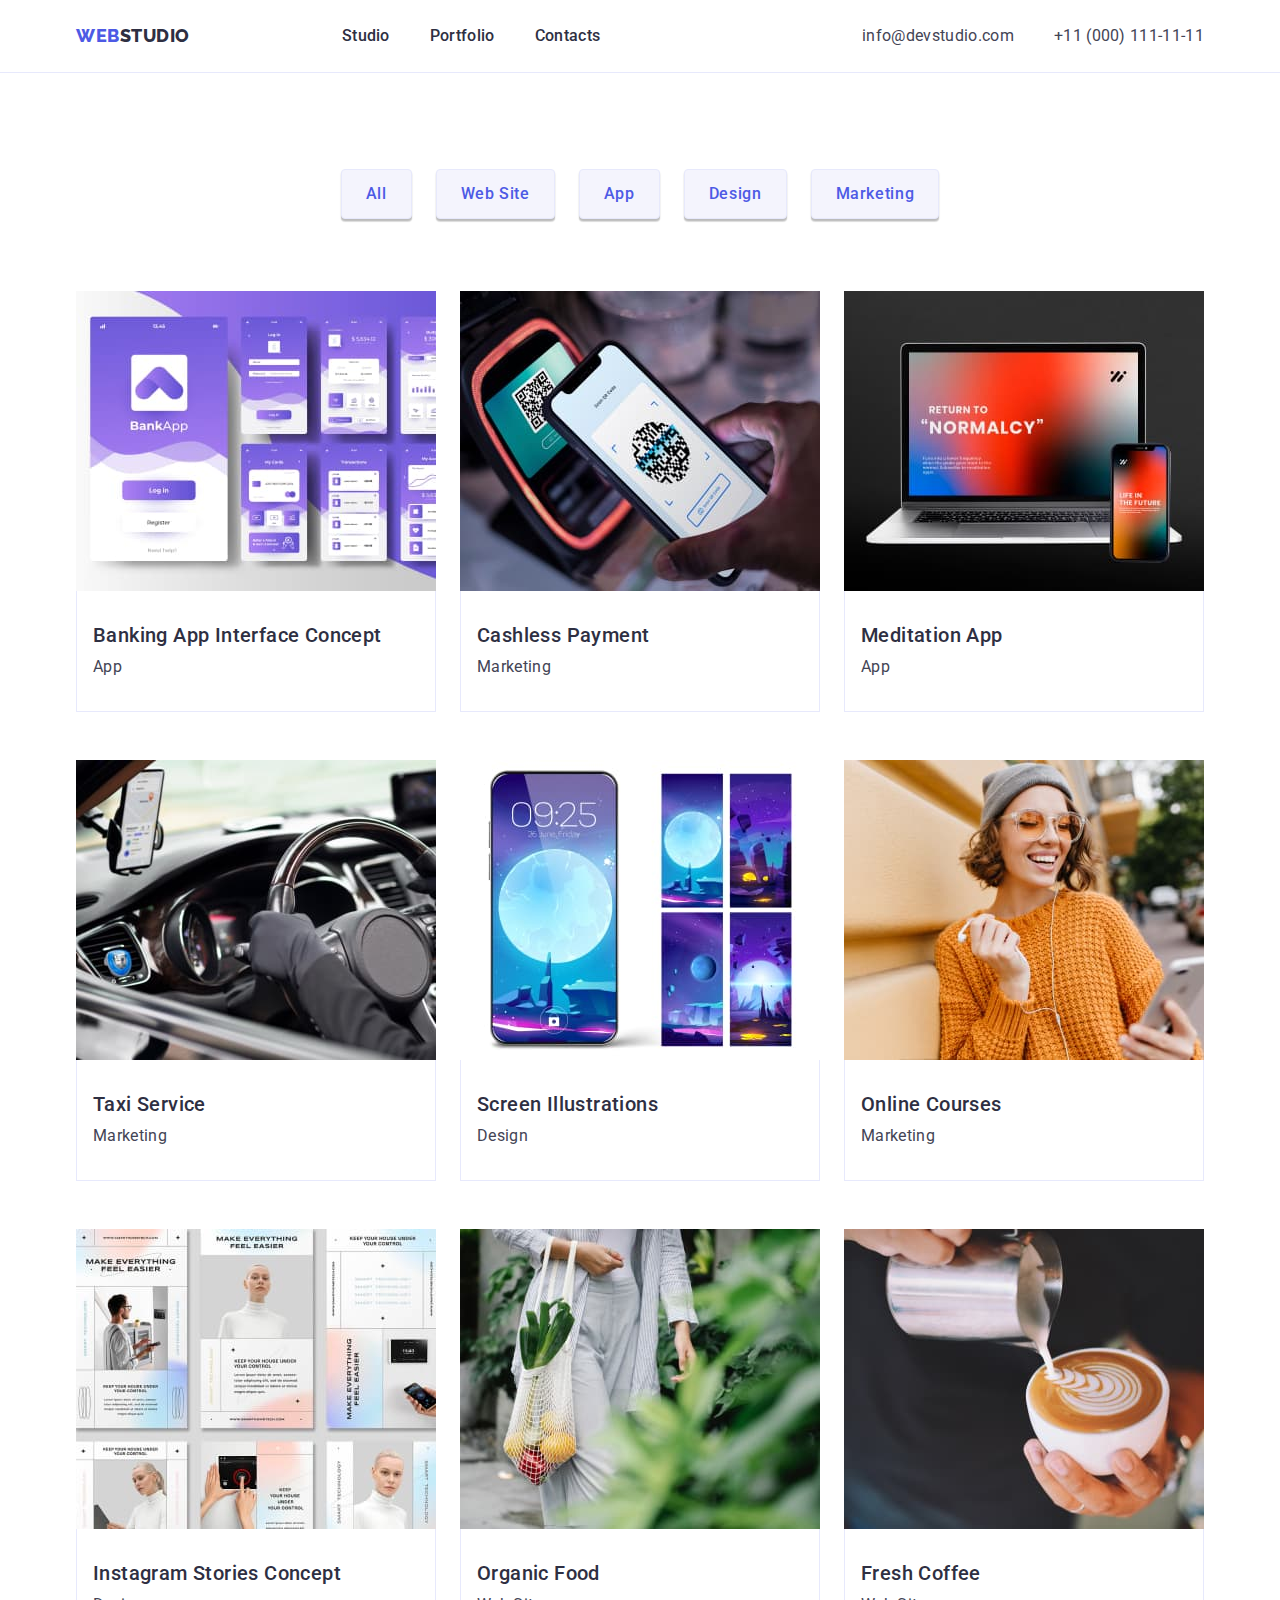
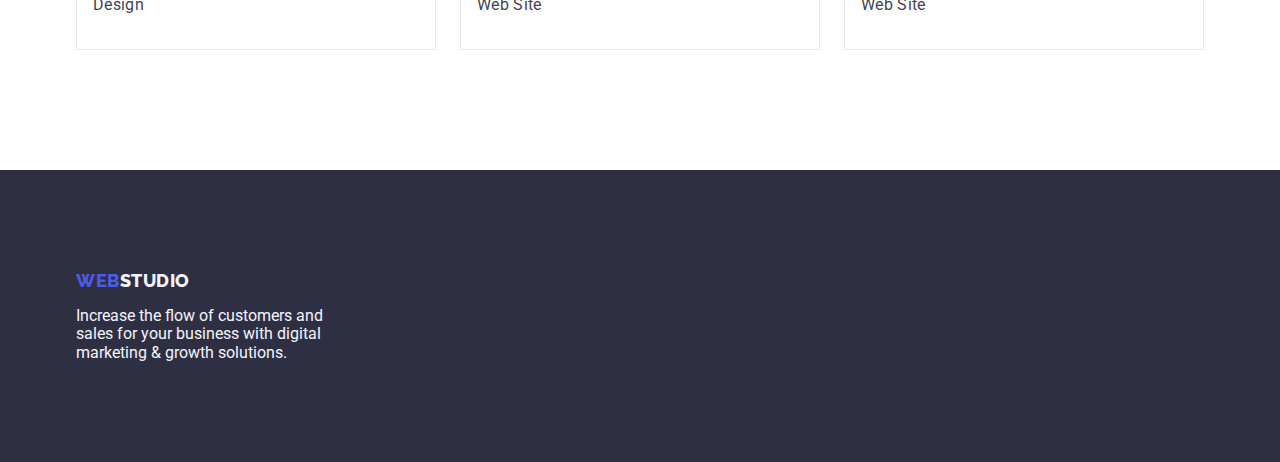
==== commit 8c1f18cc: "Виправлені помилки 1-ї автоперевірки" ====
--- a/portfolio.html
+++ b/portfolio.html
@@ -48,7 +48,7 @@
     <main>
         <section class="portfolio-section">
             <div class="container">
-                <h1 hidden>Portfolio</h1>
+                <h1 class="visually-hidden">Portfolio</h1>
                 <ul class="list button-pf-list">
                     <li class="btn-pf-item">
                         <button class="btn-pf" type="button">All</button>
--- a/css/styles.css
+++ b/css/styles.css
@@ -123,6 +123,7 @@
 .header-section {
   /* padding-top: 24px;
   padding-bottom: 24px; */
+  border-bottom: 1px solid #e7e9fc;
 }
 .header-logo {
   font-family: "Raleway", sans-serif;
@@ -133,7 +134,7 @@
   text-transform: uppercase;
   color: var(--logo-color);
   margin-right: 76px;
-  padding: 24px 0;
+  /* padding: 24px 0; */
 }
 .header-logo-accent {
   color: var(--title-color);
@@ -186,6 +187,16 @@
 .address-link:hover,
 .address-link:focus {
   color: var(--dark-blue-color);
+}
+.visually-hidden {
+  position: absolute;
+  overflow: hidden;
+  clip: rect(0 0 0 0);
+  width: 1px;
+  height: 1px;
+  margin: -1px;
+  padding: 0;
+  border: 0;
 }
 
 /*Main style*/
@@ -221,6 +232,7 @@
   box-shadow: 0px 4px 4px rgba(0, 0, 0, 0.15);
   height: 56px;
   min-width: 169px;
+  border: none;
 }
 .hero-button:hover,
 .hero-button:focus {
@@ -230,12 +242,14 @@
 .features-section {
   padding: 120px 0;
 }
+
 .features-list {
   display: flex;
-  justify-content: space-around;
-  gap: 24px;
+  justify-content: space-between;
+  /* gap: 24px; */
 }
 .features-item {
+  flex-basis: calc((100% - 3 * 24px) / 4);
 }
 .features-title {
   font-weight: 500;
@@ -297,9 +311,10 @@
 }
 .team-item {
   background-color: var(--background-color-white);
+  border-radius: 0px 0px 4px 4px;
 }
 .team-member {
-  padding: 32px 0;
+  padding: 32px 16px;
 }
 .team-member-name {
   font-weight: 500;
@@ -360,7 +375,8 @@
   display: flex;
   gap: 24px;
   justify-content: center;
-  padding: 72px;
+  padding-top: 96px;
+  margin-bottom: 72px;
 }
 .btn-pf {
   font-weight: 500;
@@ -374,11 +390,13 @@
   border-radius: 4px;
   box-shadow: 0px 2px 2px 0px rgba(0, 0, 0, 0.12),
     0px 2px 1px 0px rgba(0, 0, 0, 0.08), 0px 3px 1px 0px rgba(0, 0, 0, 0.1);
+  border: 1px solid #e7e9fc;
 }
 .btn-pf:hover,
 .btn-pf:focus {
   color: var(--background-color-white);
   background-color: var(--dark-blue-color);
+  border: 1px solid transparent;
 }
 .portfolio-list {
   --items: 3;
